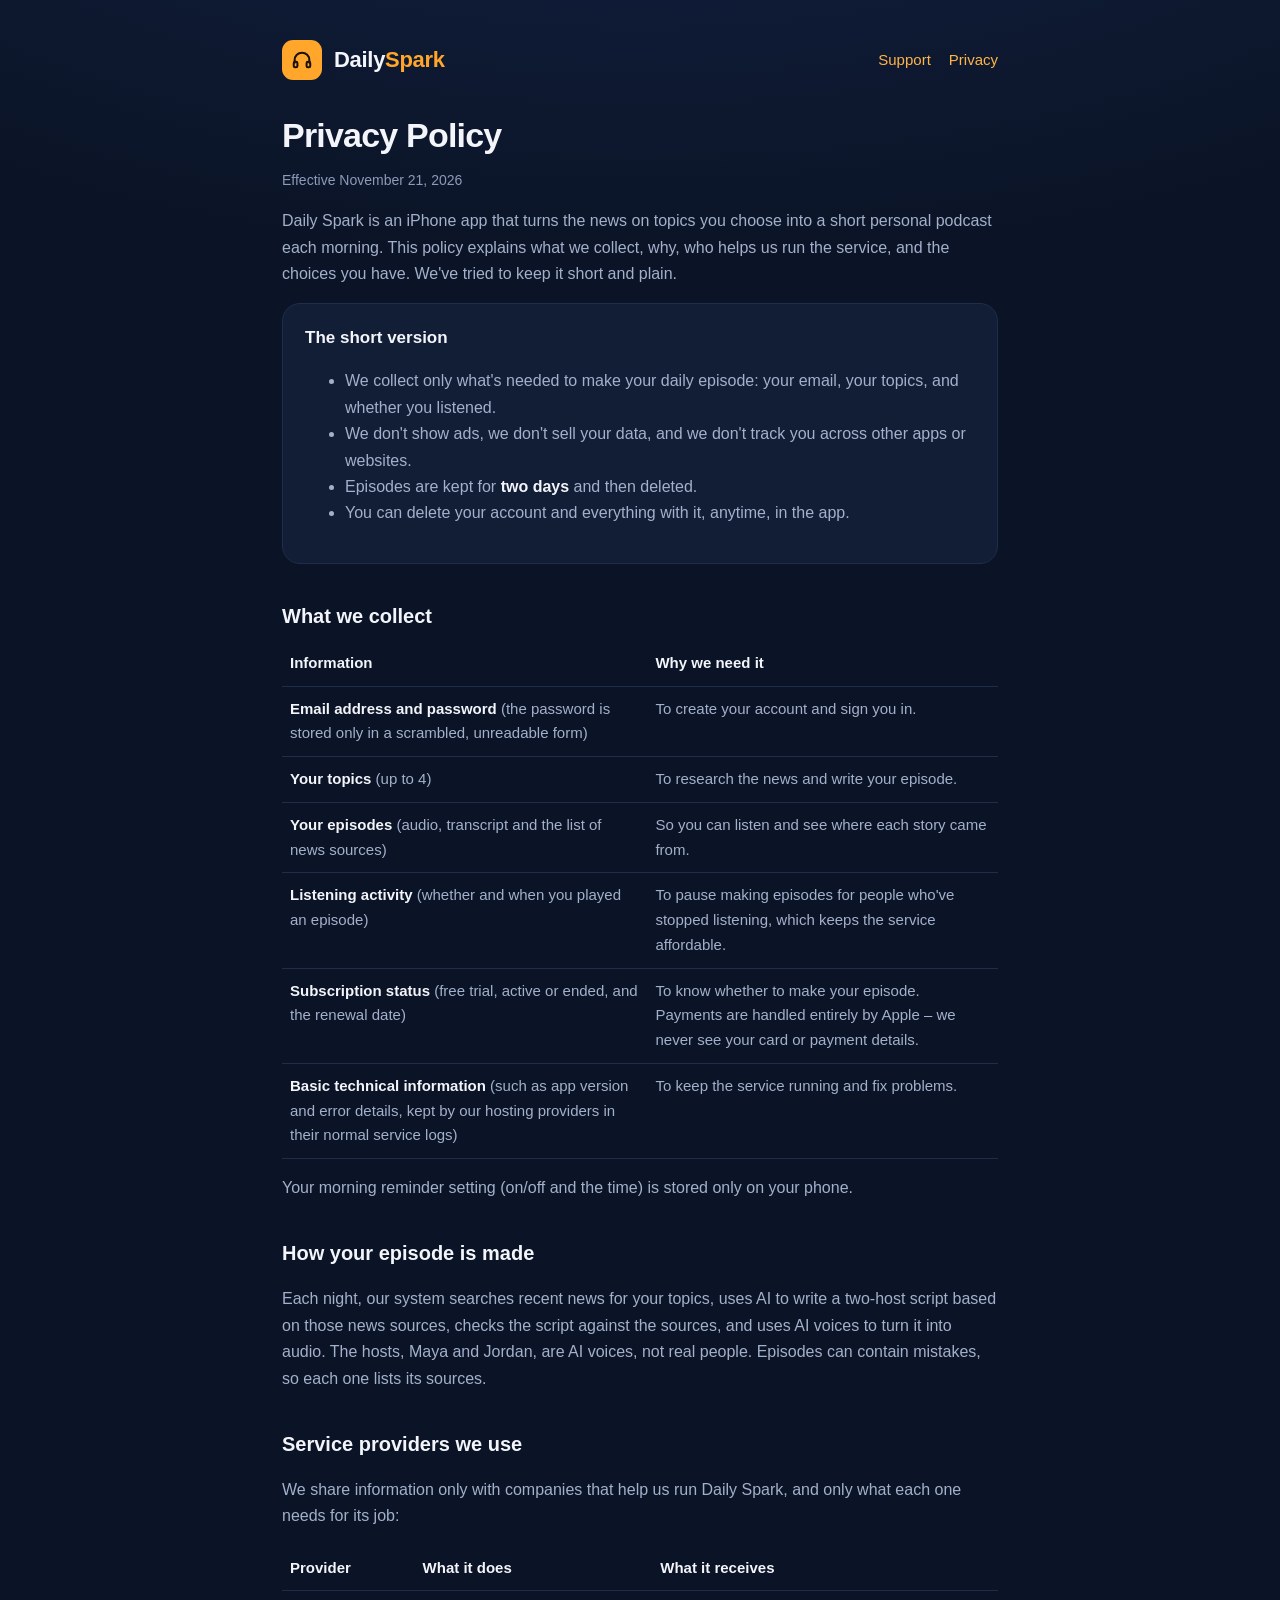
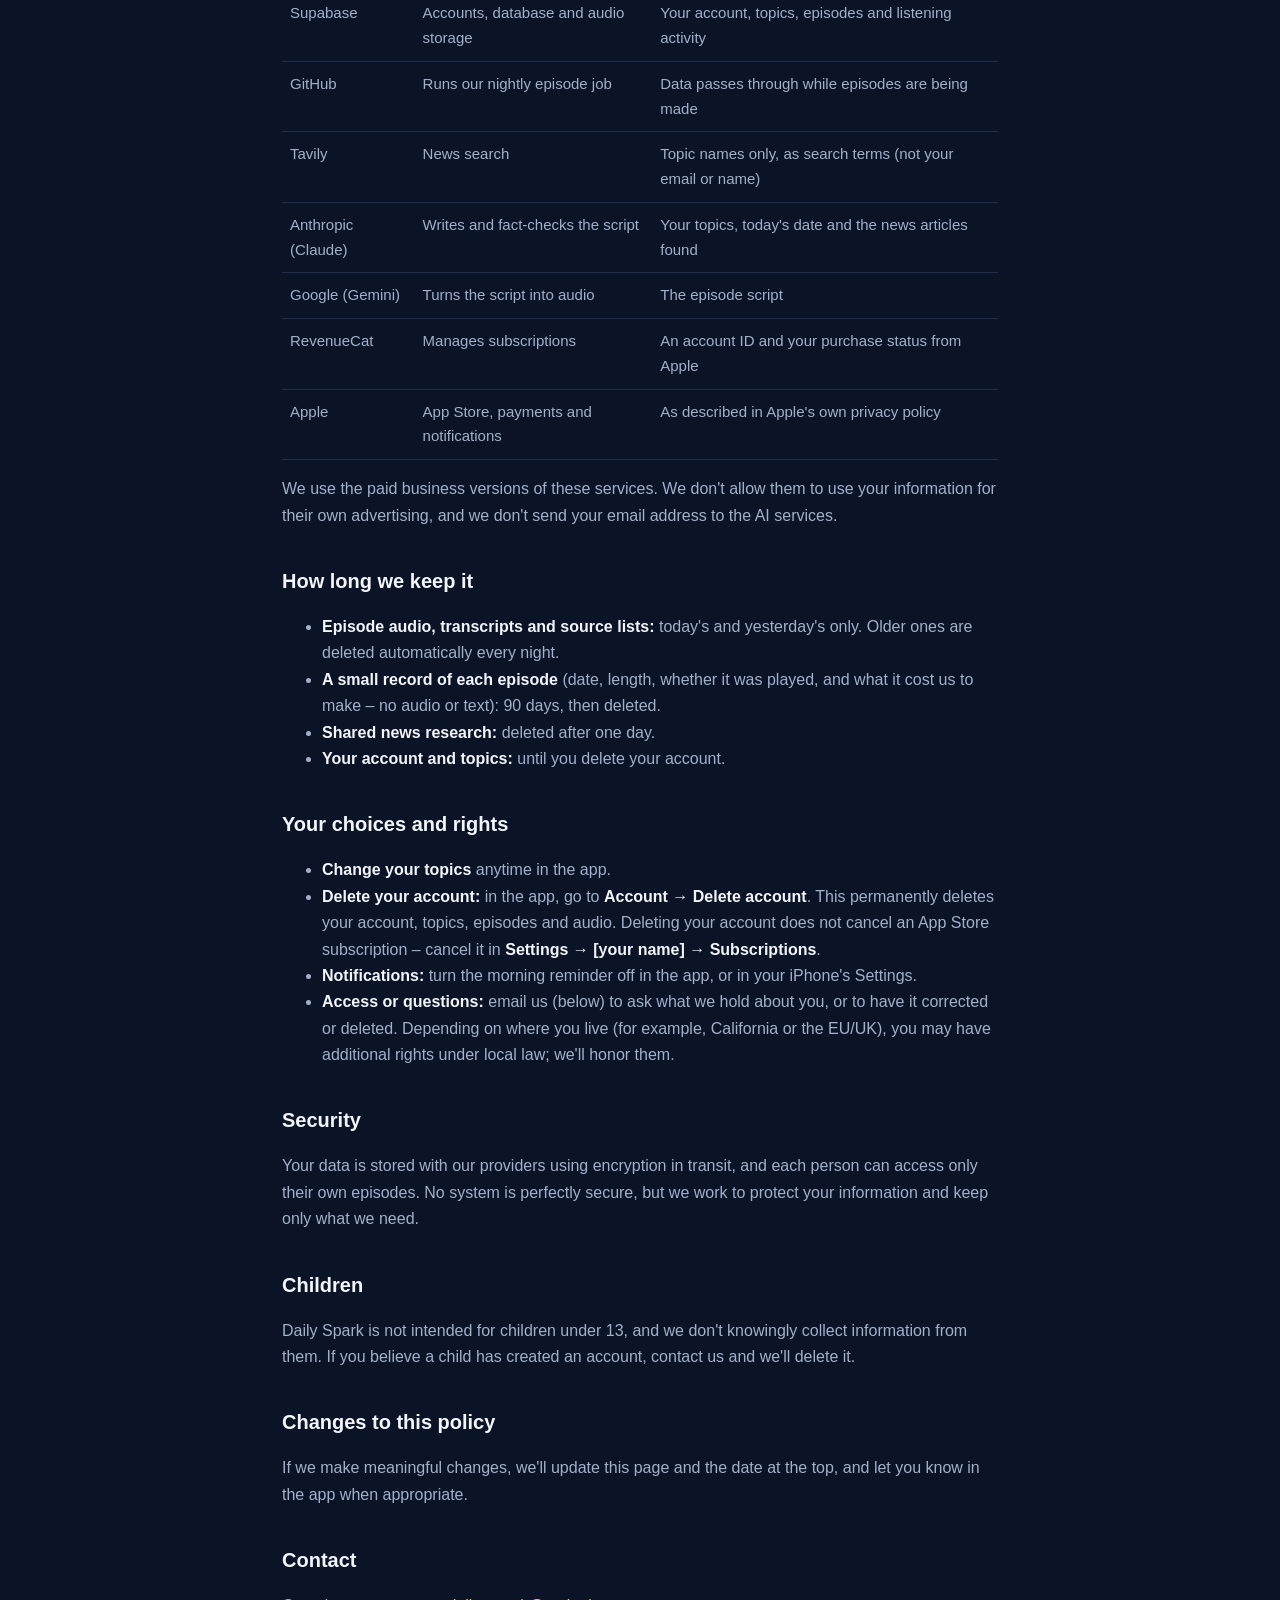
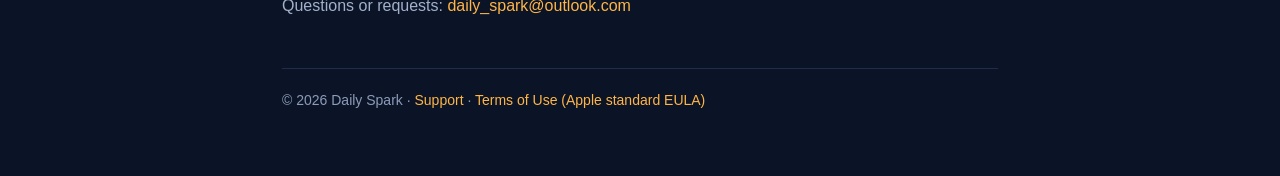
==== privacy.html @ d4d3cbfe "Add files via upload" ====
<!DOCTYPE html>
<html lang="en">
<head>
<meta charset="utf-8">
<meta name="viewport" content="width=device-width, initial-scale=1">
<title>Privacy Policy – Daily Spark</title>
<link rel="stylesheet" href="style.css">
</head>
<body>
<div class="wrap">
<header>
  <div class="tile"><svg width="22" height="22" viewBox="0 0 24 24" fill="none" stroke="#1A1206" stroke-width="2.2" stroke-linecap="round" stroke-linejoin="round"><path d="M4 15v-3a8 8 0 0 1 16 0v3"/><rect x="3" y="14" width="4" height="6" rx="1.5"/><rect x="17" y="14" width="4" height="6" rx="1.5"/></svg></div>
  <div class="word">Daily<span>Spark</span></div>
  <nav><a href="index.html">Support</a><a href="privacy.html">Privacy</a></nav>
</header>

<h1>Privacy Policy</h1>
<p class="muted">Effective November 21, 2026</p>

<p>Daily Spark is an iPhone app that turns the news on topics you choose into a short personal podcast each morning. This policy explains what we collect, why, who helps us run the service, and the choices you have. We've tried to keep it short and plain.</p>

<div class="card">
  <h3>The short version</h3>
  <ul>
    <li>We collect only what's needed to make your daily episode: your email, your topics, and whether you listened.</li>
    <li>We don't show ads, we don't sell your data, and we don't track you across other apps or websites.</li>
    <li>Episodes are kept for <strong>two days</strong> and then deleted.</li>
    <li>You can delete your account and everything with it, anytime, in the app.</li>
  </ul>
</div>

<h2>What we collect</h2>
<table>
  <tr><th>Information</th><th>Why we need it</th></tr>
  <tr><td><strong>Email address and password</strong> (the password is stored only in a scrambled, unreadable form)</td><td>To create your account and sign you in.</td></tr>
  <tr><td><strong>Your topics</strong> (up to 4)</td><td>To research the news and write your episode.</td></tr>
  <tr><td><strong>Your episodes</strong> (audio, transcript and the list of news sources)</td><td>So you can listen and see where each story came from.</td></tr>
  <tr><td><strong>Listening activity</strong> (whether and when you played an episode)</td><td>To pause making episodes for people who've stopped listening, which keeps the service affordable.</td></tr>
  <tr><td><strong>Subscription status</strong> (free trial, active or ended, and the renewal date)</td><td>To know whether to make your episode. Payments are handled entirely by Apple – we never see your card or payment details.</td></tr>
  <tr><td><strong>Basic technical information</strong> (such as app version and error details, kept by our hosting providers in their normal service logs)</td><td>To keep the service running and fix problems.</td></tr>
</table>
<p>Your morning reminder setting (on/off and the time) is stored only on your phone.</p>

<h2>How your episode is made</h2>
<p>Each night, our system searches recent news for your topics, uses AI to write a two-host script based on those news sources, checks the script against the sources, and uses AI voices to turn it into audio. The hosts, Maya and Jordan, are AI voices, not real people. Episodes can contain mistakes, so each one lists its sources.</p>

<h2>Service providers we use</h2>
<p>We share information only with companies that help us run Daily Spark, and only what each one needs for its job:</p>
<table>
  <tr><th>Provider</th><th>What it does</th><th>What it receives</th></tr>
  <tr><td>Supabase</td><td>Accounts, database and audio storage</td><td>Your account, topics, episodes and listening activity</td></tr>
  <tr><td>GitHub</td><td>Runs our nightly episode job</td><td>Data passes through while episodes are being made</td></tr>
  <tr><td>Tavily</td><td>News search</td><td>Topic names only, as search terms (not your email or name)</td></tr>
  <tr><td>Anthropic (Claude)</td><td>Writes and fact-checks the script</td><td>Your topics, today's date and the news articles found</td></tr>
  <tr><td>Google (Gemini)</td><td>Turns the script into audio</td><td>The episode script</td></tr>
  <tr><td>RevenueCat</td><td>Manages subscriptions</td><td>An account ID and your purchase status from Apple</td></tr>
  <tr><td>Apple</td><td>App Store, payments and notifications</td><td>As described in Apple's own privacy policy</td></tr>
</table>
<p>We use the paid business versions of these services. We don't allow them to use your information for their own advertising, and we don't send your email address to the AI services.</p>

<h2>How long we keep it</h2>
<ul>
  <li><strong>Episode audio, transcripts and source lists:</strong> today's and yesterday's only. Older ones are deleted automatically every night.</li>
  <li><strong>A small record of each episode</strong> (date, length, whether it was played, and what it cost us to make – no audio or text): 90 days, then deleted.</li>
  <li><strong>Shared news research:</strong> deleted after one day.</li>
  <li><strong>Your account and topics:</strong> until you delete your account.</li>
</ul>

<h2>Your choices and rights</h2>
<ul>
  <li><strong>Change your topics</strong> anytime in the app.</li>
  <li><strong>Delete your account:</strong> in the app, go to <strong>Account → Delete account</strong>. This permanently deletes your account, topics, episodes and audio. Deleting your account does not cancel an App Store subscription – cancel it in <strong>Settings → [your name] → Subscriptions</strong>.</li>
  <li><strong>Notifications:</strong> turn the morning reminder off in the app, or in your iPhone's Settings.</li>
  <li><strong>Access or questions:</strong> email us (below) to ask what we hold about you, or to have it corrected or deleted. Depending on where you live (for example, California or the EU/UK), you may have additional rights under local law; we'll honor them.</li>
</ul>

<h2>Security</h2>
<p>Your data is stored with our providers using encryption in transit, and each person can access only their own episodes. No system is perfectly secure, but we work to protect your information and keep only what we need.</p>

<h2>Children</h2>
<p>Daily Spark is not intended for children under 13, and we don't knowingly collect information from them. If you believe a child has created an account, contact us and we'll delete it.</p>

<h2>Changes to this policy</h2>
<p>If we make meaningful changes, we'll update this page and the date at the top, and let you know in the app when appropriate.</p>

<h2>Contact</h2>
<p>Questions or requests: <a href="mailto:daily_spark@outlook.com">daily_spark@outlook.com</a></p>

<footer>© 2026 Daily Spark · <a href="index.html">Support</a> · <a href="https://www.apple.com/legal/internet-services/itunes/dev/stdeula/">Terms of Use (Apple standard EULA)</a></footer>
</div>
</body>
</html>
---- style.css ----
:root{--bg:#0B1426;--surface:#121E36;--border:#1F2D4A;--text:#F3F5FA;--text2:#A3B0CB;--label:#8D9AB8;--accent:#FFA62B;--link:#FFB547}
*{box-sizing:border-box}
body{margin:0;background:radial-gradient(1200px 600px at 50% -10%,#13244A,var(--bg));background-color:var(--bg);color:var(--text);font:16px/1.65 Inter,-apple-system,BlinkMacSystemFont,"Segoe UI",Roboto,sans-serif}
.wrap{max-width:760px;margin:0 auto;padding:40px 22px 64px}
header{display:flex;align-items:center;gap:12px;margin-bottom:36px}
.tile{width:40px;height:40px;border-radius:11px;background:var(--accent);display:grid;place-items:center}
.word{font-weight:800;font-size:22px;letter-spacing:-.3px}.word span{color:var(--accent)}
nav{margin-left:auto;display:flex;gap:18px;font-size:15px}
a{color:var(--link);text-decoration:none}a:hover{text-decoration:underline}
h1{font-size:34px;line-height:1.15;letter-spacing:-.8px;margin:0 0 8px}
h2{font-size:20px;margin:36px 0 8px}
h3{font-size:17px;margin:0 0 6px}
p,li{color:var(--text2)}strong{color:var(--text)}
.muted{color:var(--label);font-size:14px}
.card{background:var(--surface);border:1px solid var(--border);border-radius:18px;padding:20px 22px;margin:14px 0}
table{width:100%;border-collapse:collapse;font-size:15px}
th,td{text-align:left;padding:10px 8px;border-bottom:1px solid var(--border);vertical-align:top}
th{color:var(--text);font-weight:600}td{color:var(--text2)}
.btn{display:inline-block;background:var(--accent);color:#1A1206;font-weight:700;border-radius:999px;padding:12px 22px}
.btn:hover{text-decoration:none;opacity:.9}
footer{margin-top:48px;padding-top:20px;border-top:1px solid var(--border);font-size:14px;color:var(--label)}
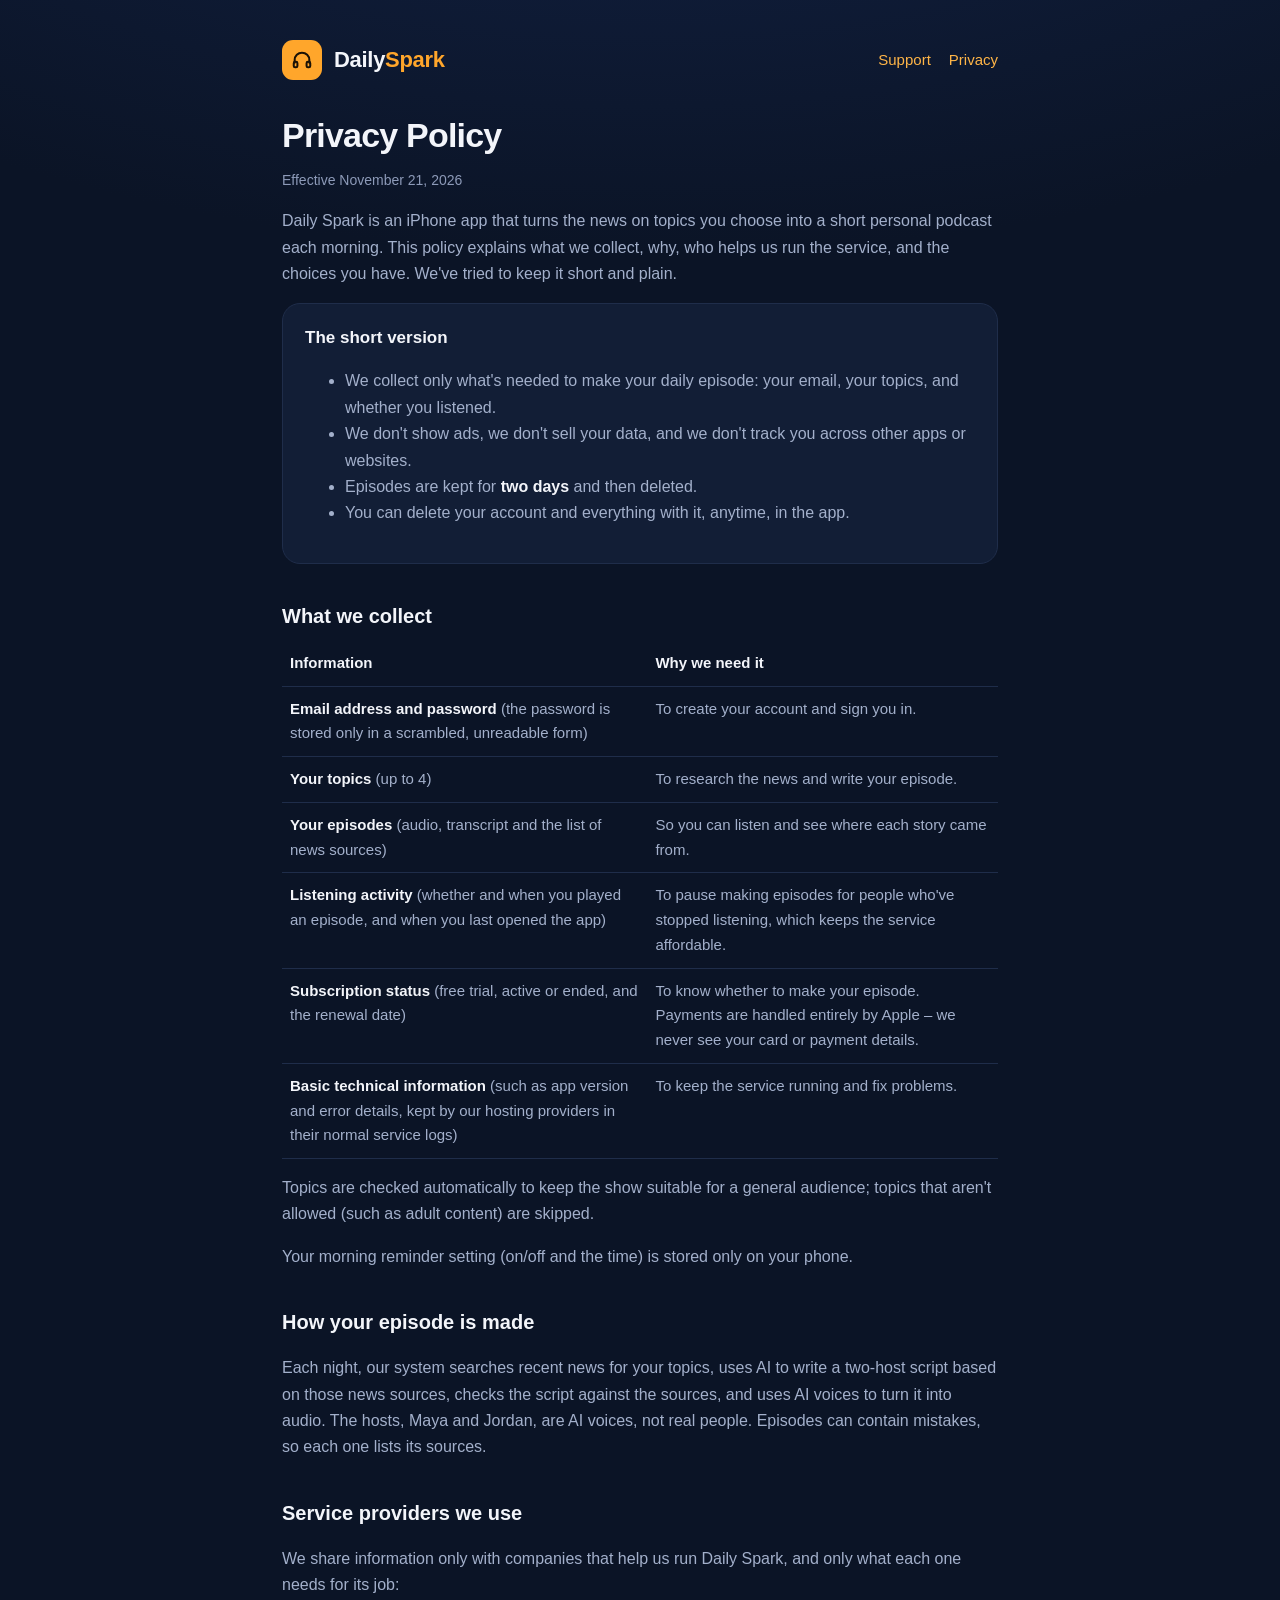
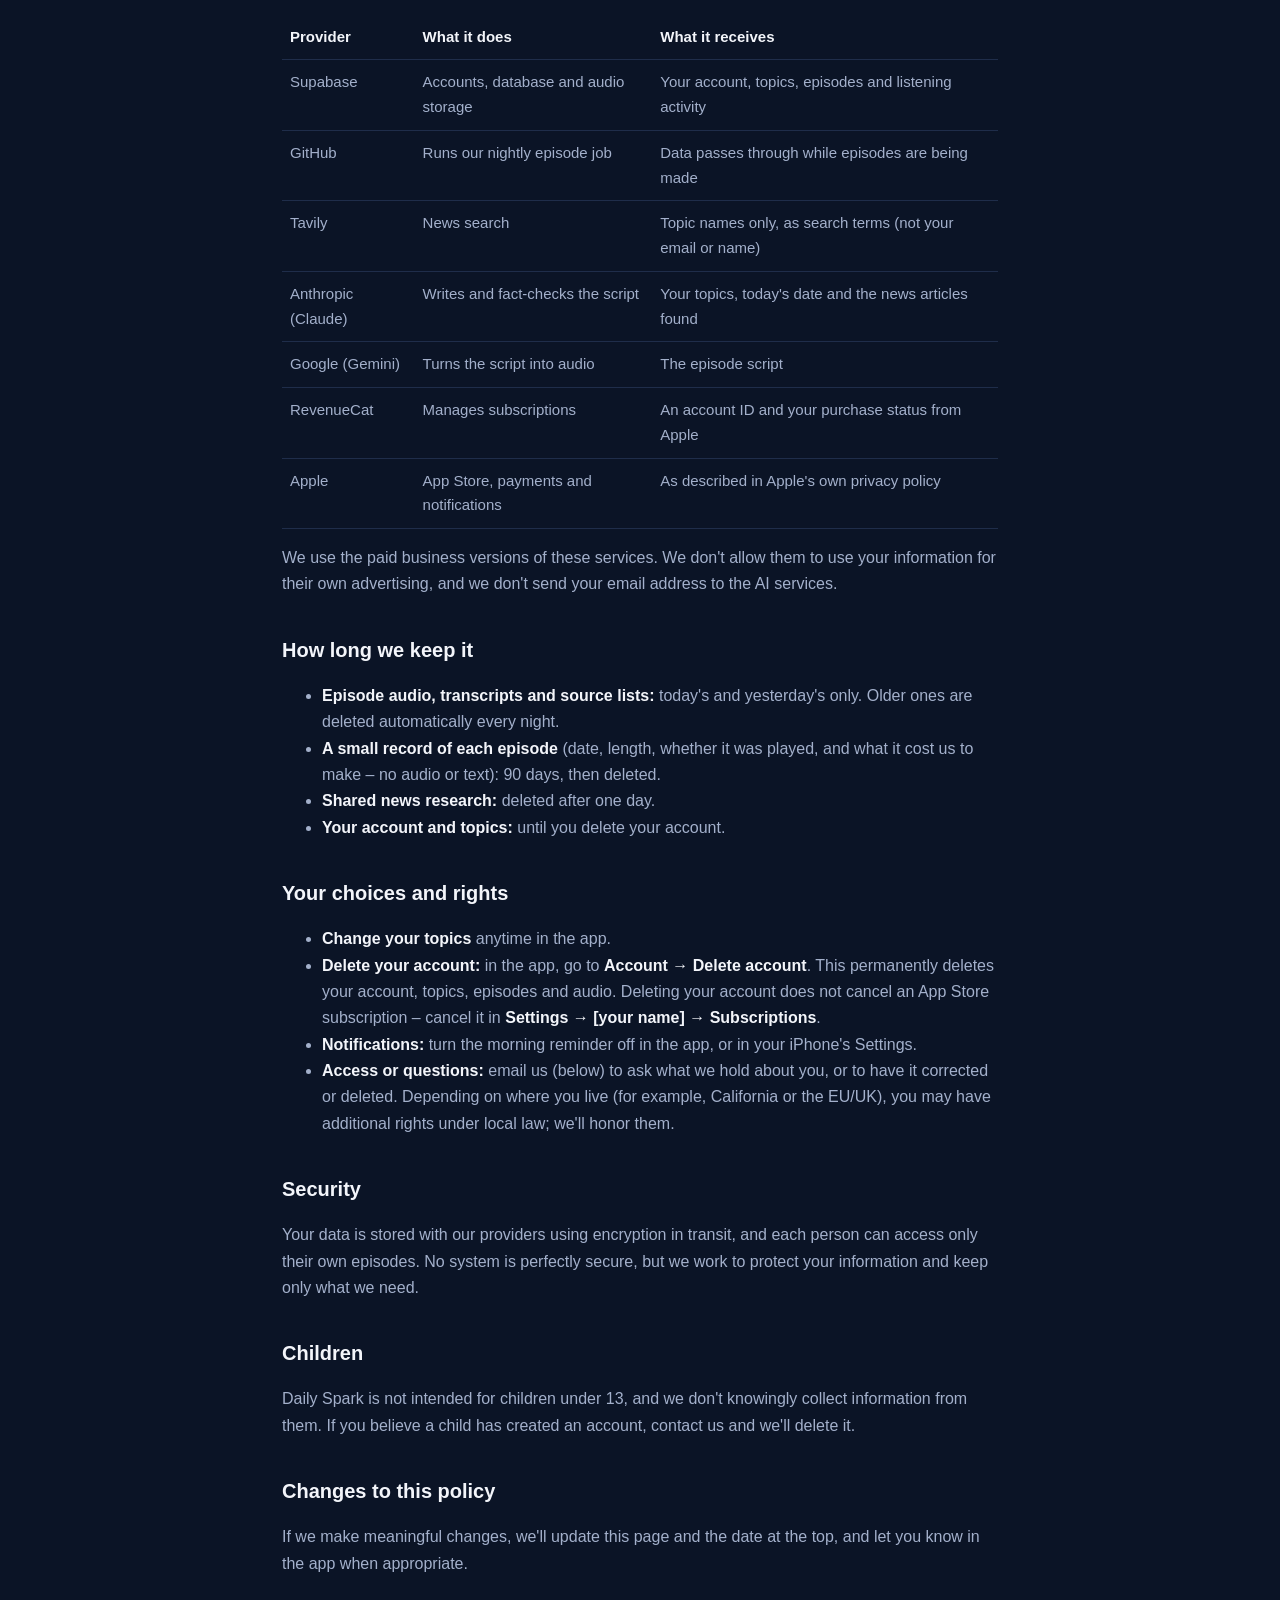
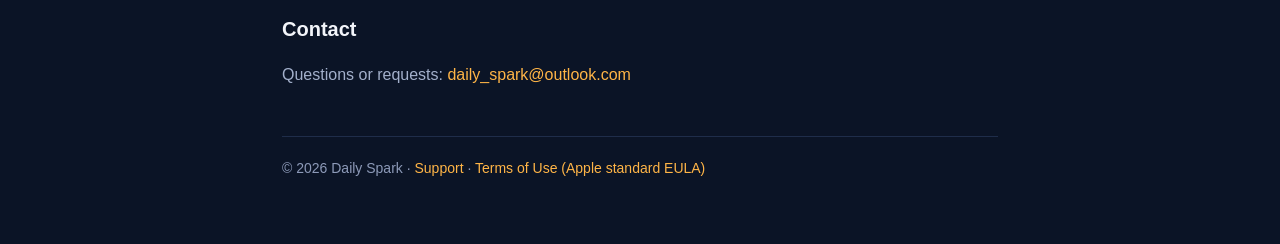
==== commit ed855f3e: "Add files via upload" ====
--- a/privacy.html
+++ b/privacy.html
@@ -35,10 +35,11 @@
   <tr><td><strong>Email address and password</strong> (the password is stored only in a scrambled, unreadable form)</td><td>To create your account and sign you in.</td></tr>
   <tr><td><strong>Your topics</strong> (up to 4)</td><td>To research the news and write your episode.</td></tr>
   <tr><td><strong>Your episodes</strong> (audio, transcript and the list of news sources)</td><td>So you can listen and see where each story came from.</td></tr>
-  <tr><td><strong>Listening activity</strong> (whether and when you played an episode)</td><td>To pause making episodes for people who've stopped listening, which keeps the service affordable.</td></tr>
+  <tr><td><strong>Listening activity</strong> (whether and when you played an episode, and when you last opened the app)</td><td>To pause making episodes for people who've stopped listening, which keeps the service affordable.</td></tr>
   <tr><td><strong>Subscription status</strong> (free trial, active or ended, and the renewal date)</td><td>To know whether to make your episode. Payments are handled entirely by Apple – we never see your card or payment details.</td></tr>
   <tr><td><strong>Basic technical information</strong> (such as app version and error details, kept by our hosting providers in their normal service logs)</td><td>To keep the service running and fix problems.</td></tr>
 </table>
+<p>Topics are checked automatically to keep the show suitable for a general audience; topics that aren't allowed (such as adult content) are skipped.</p>
 <p>Your morning reminder setting (on/off and the time) is stored only on your phone.</p>
 
 <h2>How your episode is made</h2>
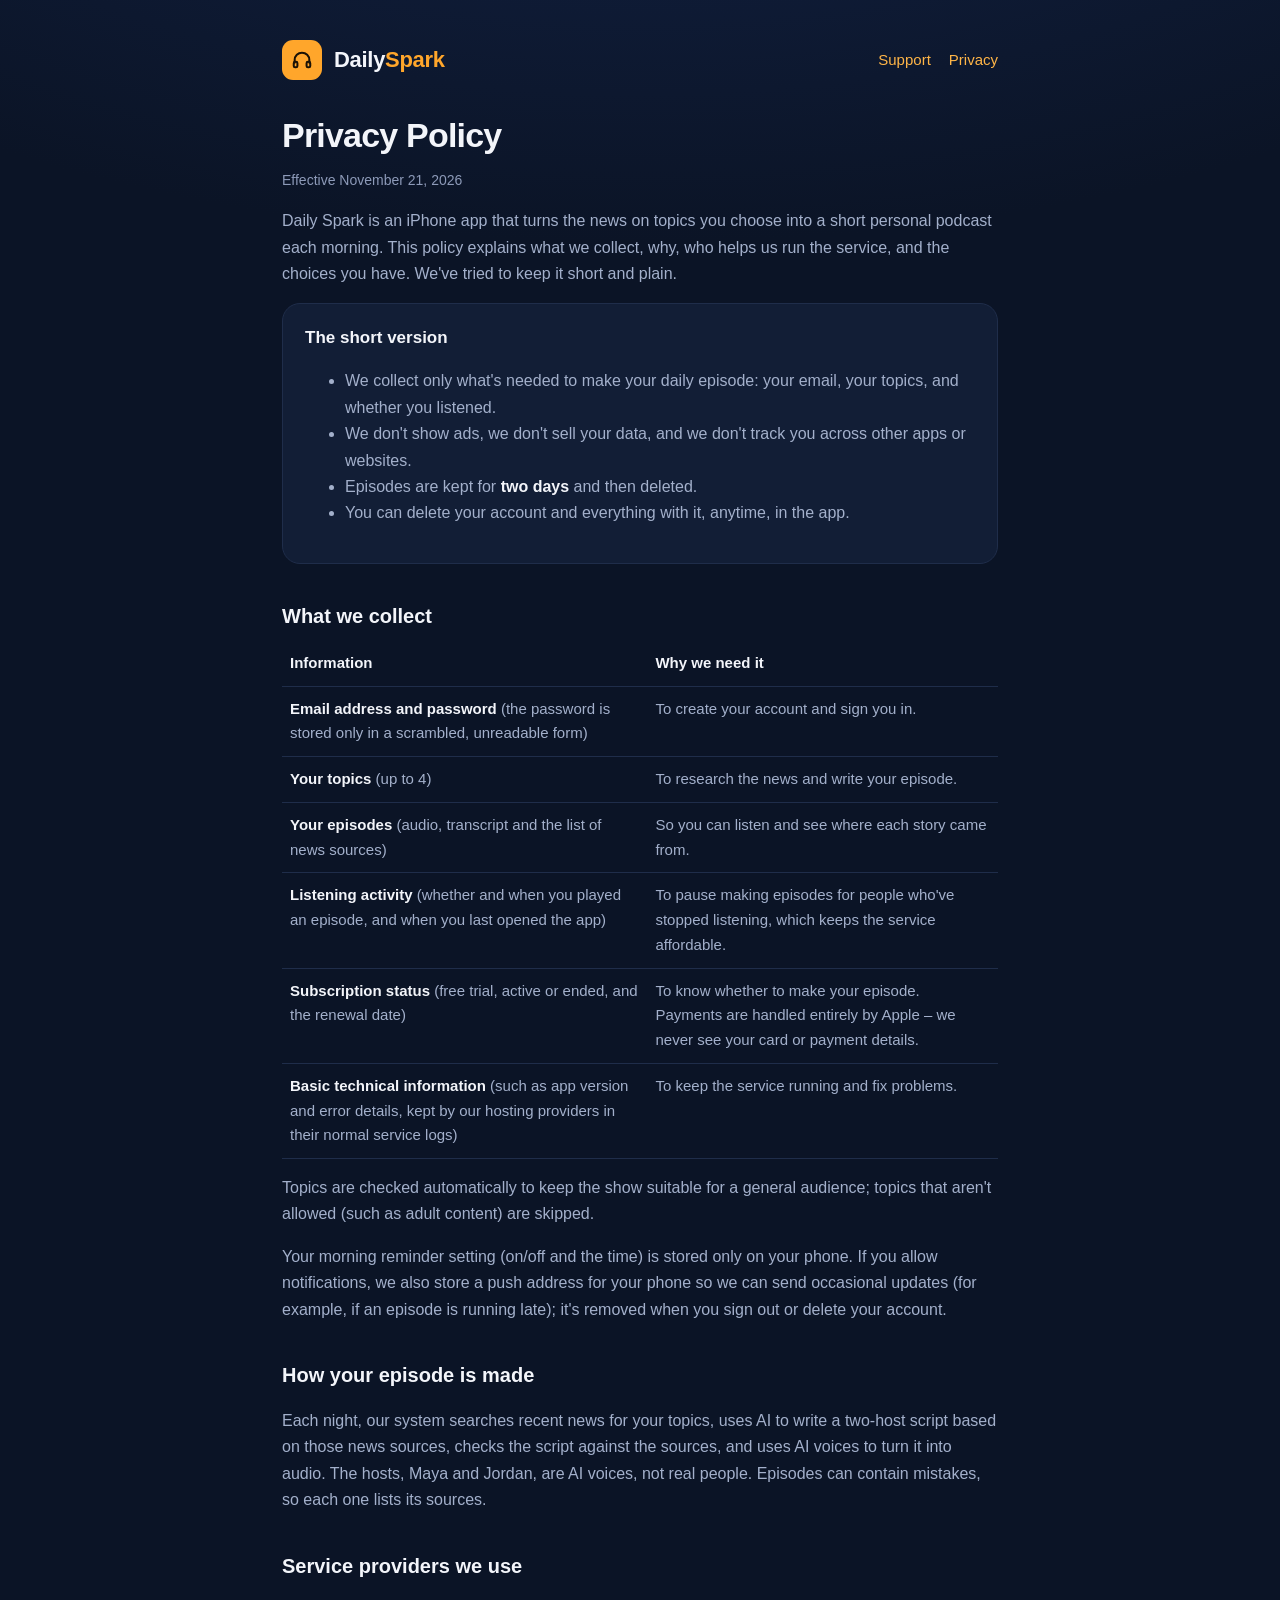
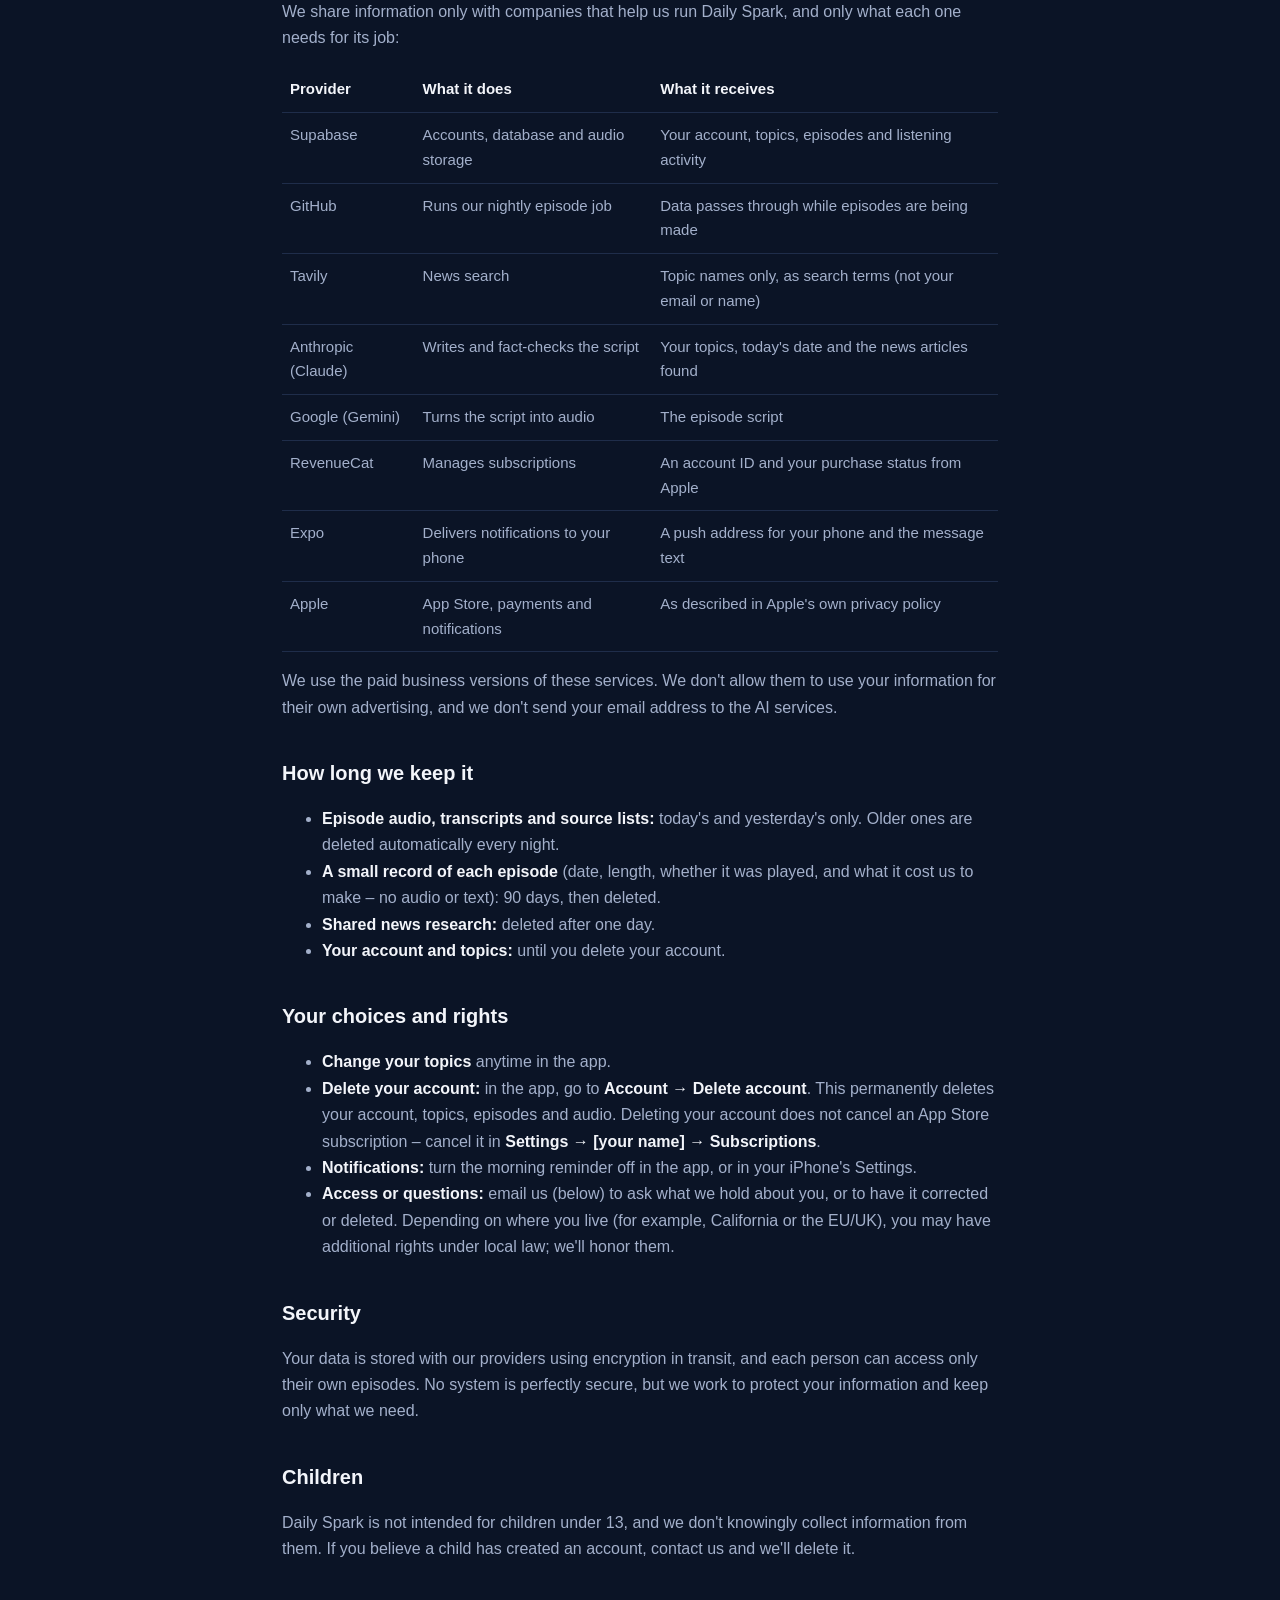
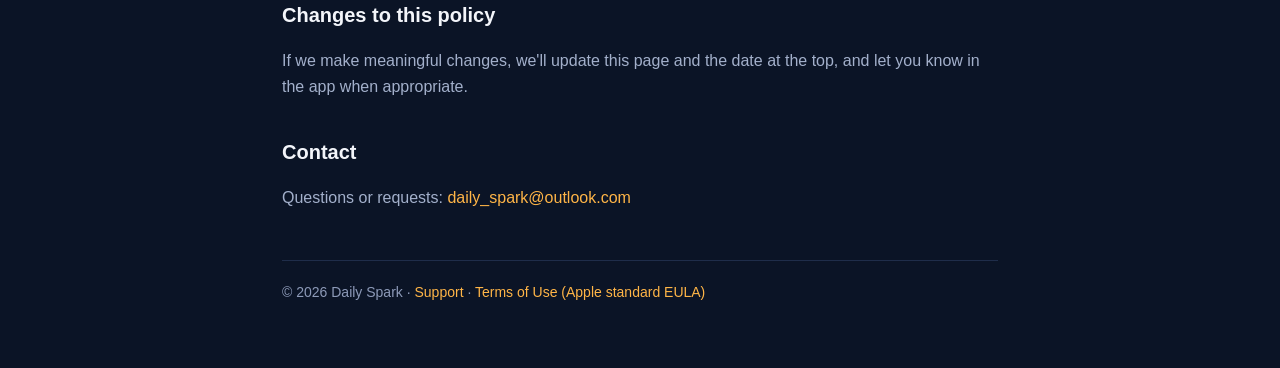
==== commit 3c391173: "Add files via upload" ====
--- a/privacy.html
+++ b/privacy.html
@@ -40,7 +40,7 @@
   <tr><td><strong>Basic technical information</strong> (such as app version and error details, kept by our hosting providers in their normal service logs)</td><td>To keep the service running and fix problems.</td></tr>
 </table>
 <p>Topics are checked automatically to keep the show suitable for a general audience; topics that aren't allowed (such as adult content) are skipped.</p>
-<p>Your morning reminder setting (on/off and the time) is stored only on your phone.</p>
+<p>Your morning reminder setting (on/off and the time) is stored only on your phone. If you allow notifications, we also store a push address for your phone so we can send occasional updates (for example, if an episode is running late); it's removed when you sign out or delete your account.</p>
 
 <h2>How your episode is made</h2>
 <p>Each night, our system searches recent news for your topics, uses AI to write a two-host script based on those news sources, checks the script against the sources, and uses AI voices to turn it into audio. The hosts, Maya and Jordan, are AI voices, not real people. Episodes can contain mistakes, so each one lists its sources.</p>
@@ -55,6 +55,7 @@
   <tr><td>Anthropic (Claude)</td><td>Writes and fact-checks the script</td><td>Your topics, today's date and the news articles found</td></tr>
   <tr><td>Google (Gemini)</td><td>Turns the script into audio</td><td>The episode script</td></tr>
   <tr><td>RevenueCat</td><td>Manages subscriptions</td><td>An account ID and your purchase status from Apple</td></tr>
+  <tr><td>Expo</td><td>Delivers notifications to your phone</td><td>A push address for your phone and the message text</td></tr>
   <tr><td>Apple</td><td>App Store, payments and notifications</td><td>As described in Apple's own privacy policy</td></tr>
 </table>
 <p>We use the paid business versions of these services. We don't allow them to use your information for their own advertising, and we don't send your email address to the AI services.</p>
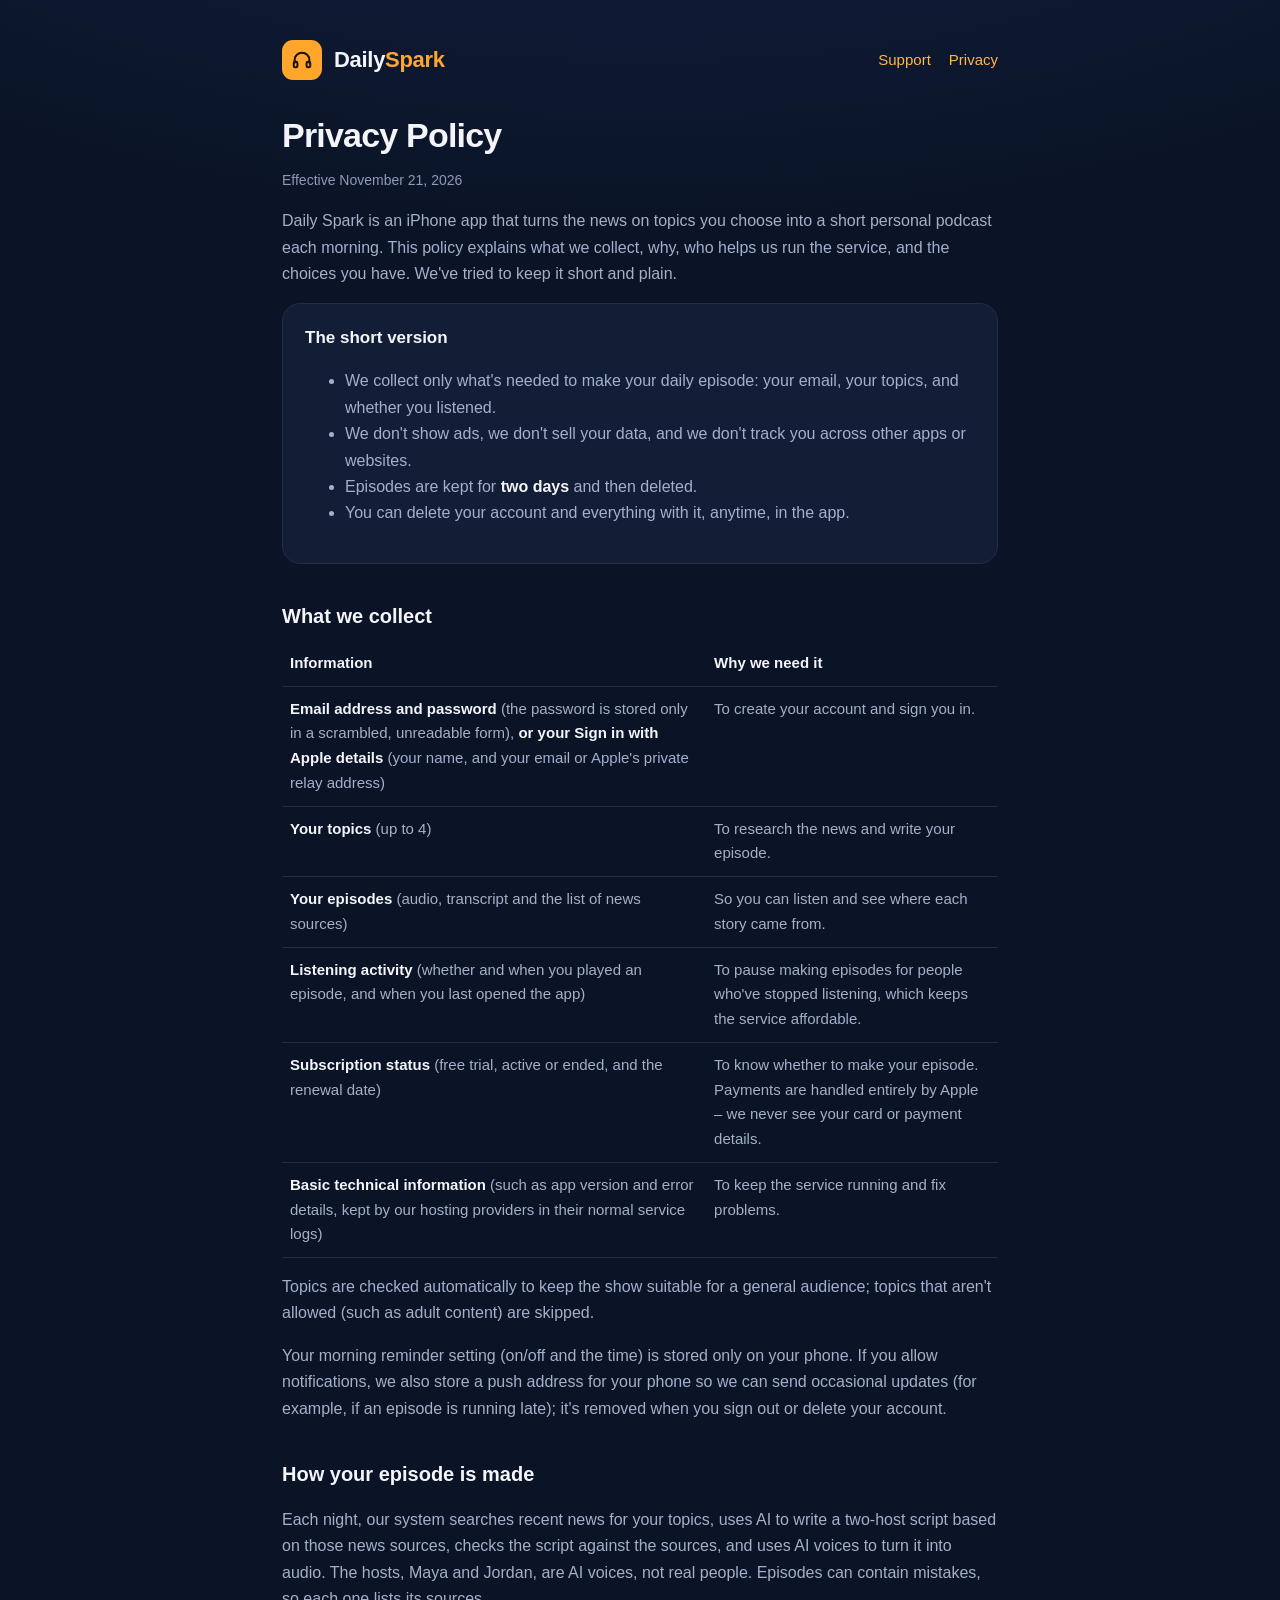
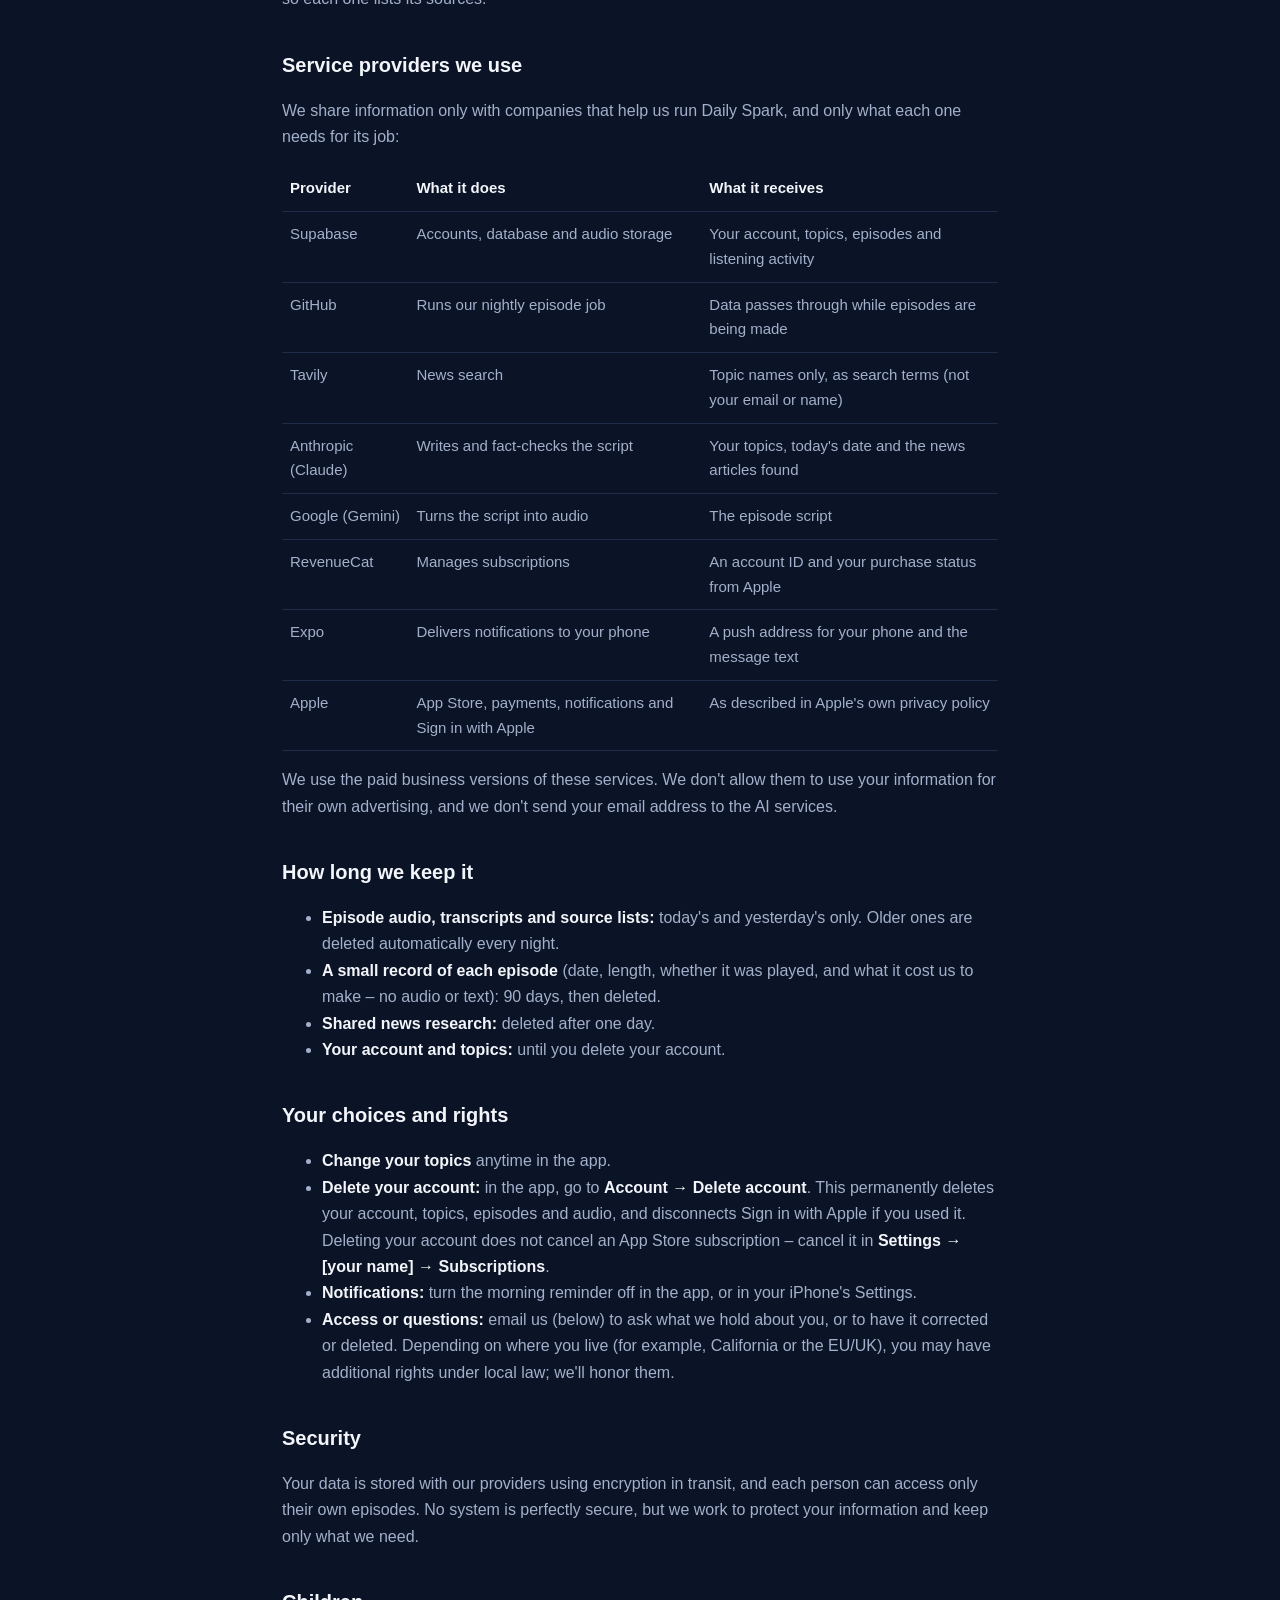
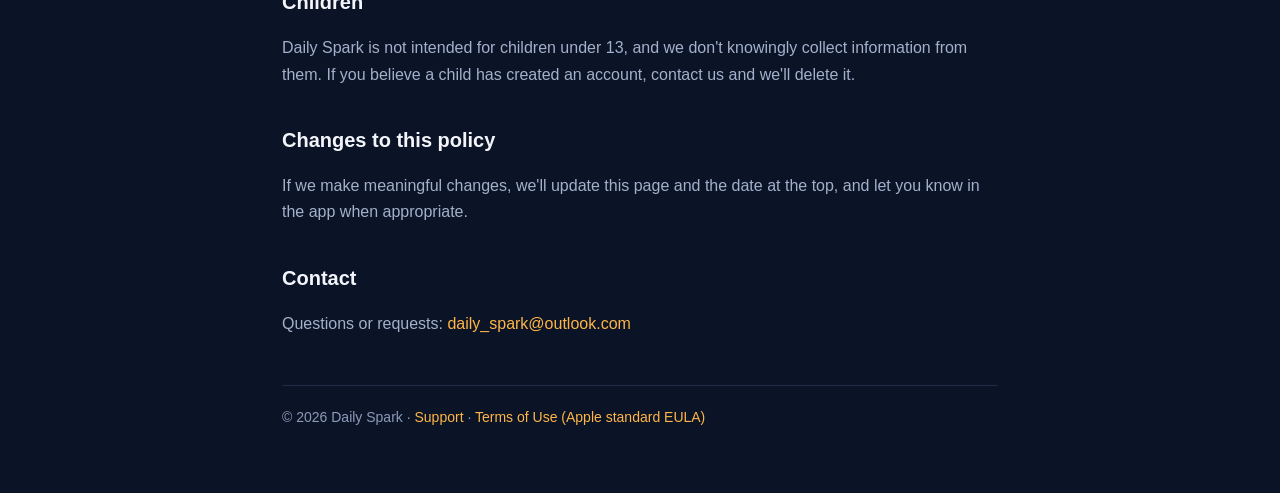
==== commit f0e87a65: "Add files via upload" ====
--- a/privacy.html
+++ b/privacy.html
@@ -32,7 +32,7 @@
 <h2>What we collect</h2>
 <table>
   <tr><th>Information</th><th>Why we need it</th></tr>
-  <tr><td><strong>Email address and password</strong> (the password is stored only in a scrambled, unreadable form)</td><td>To create your account and sign you in.</td></tr>
+  <tr><td><strong>Email address and password</strong> (the password is stored only in a scrambled, unreadable form), <strong>or your Sign in with Apple details</strong> (your name, and your email or Apple's private relay address)</td><td>To create your account and sign you in.</td></tr>
   <tr><td><strong>Your topics</strong> (up to 4)</td><td>To research the news and write your episode.</td></tr>
   <tr><td><strong>Your episodes</strong> (audio, transcript and the list of news sources)</td><td>So you can listen and see where each story came from.</td></tr>
   <tr><td><strong>Listening activity</strong> (whether and when you played an episode, and when you last opened the app)</td><td>To pause making episodes for people who've stopped listening, which keeps the service affordable.</td></tr>
@@ -56,7 +56,7 @@
   <tr><td>Google (Gemini)</td><td>Turns the script into audio</td><td>The episode script</td></tr>
   <tr><td>RevenueCat</td><td>Manages subscriptions</td><td>An account ID and your purchase status from Apple</td></tr>
   <tr><td>Expo</td><td>Delivers notifications to your phone</td><td>A push address for your phone and the message text</td></tr>
-  <tr><td>Apple</td><td>App Store, payments and notifications</td><td>As described in Apple's own privacy policy</td></tr>
+  <tr><td>Apple</td><td>App Store, payments, notifications and Sign in with Apple</td><td>As described in Apple's own privacy policy</td></tr>
 </table>
 <p>We use the paid business versions of these services. We don't allow them to use your information for their own advertising, and we don't send your email address to the AI services.</p>
 
@@ -71,7 +71,7 @@
 <h2>Your choices and rights</h2>
 <ul>
   <li><strong>Change your topics</strong> anytime in the app.</li>
-  <li><strong>Delete your account:</strong> in the app, go to <strong>Account → Delete account</strong>. This permanently deletes your account, topics, episodes and audio. Deleting your account does not cancel an App Store subscription – cancel it in <strong>Settings → [your name] → Subscriptions</strong>.</li>
+  <li><strong>Delete your account:</strong> in the app, go to <strong>Account → Delete account</strong>. This permanently deletes your account, topics, episodes and audio, and disconnects Sign in with Apple if you used it. Deleting your account does not cancel an App Store subscription – cancel it in <strong>Settings → [your name] → Subscriptions</strong>.</li>
   <li><strong>Notifications:</strong> turn the morning reminder off in the app, or in your iPhone's Settings.</li>
   <li><strong>Access or questions:</strong> email us (below) to ask what we hold about you, or to have it corrected or deleted. Depending on where you live (for example, California or the EU/UK), you may have additional rights under local law; we'll honor them.</li>
 </ul>
